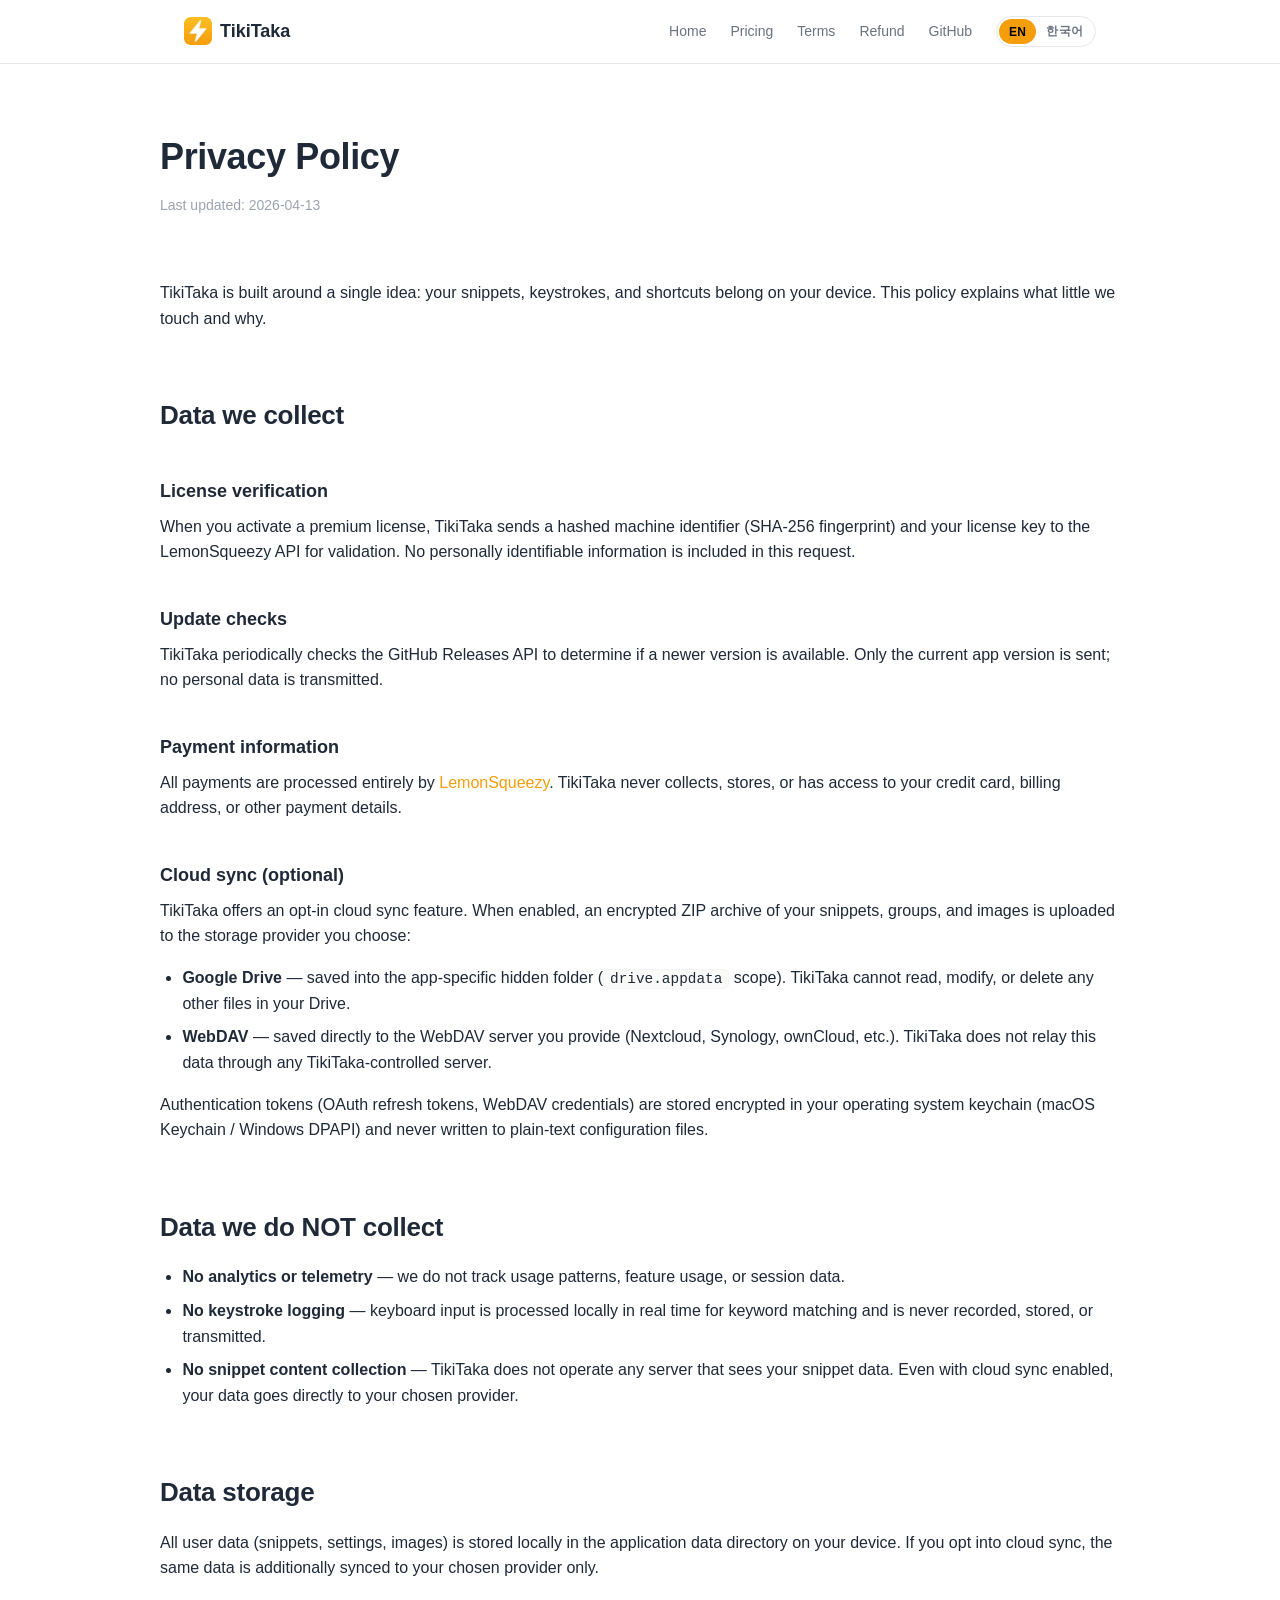
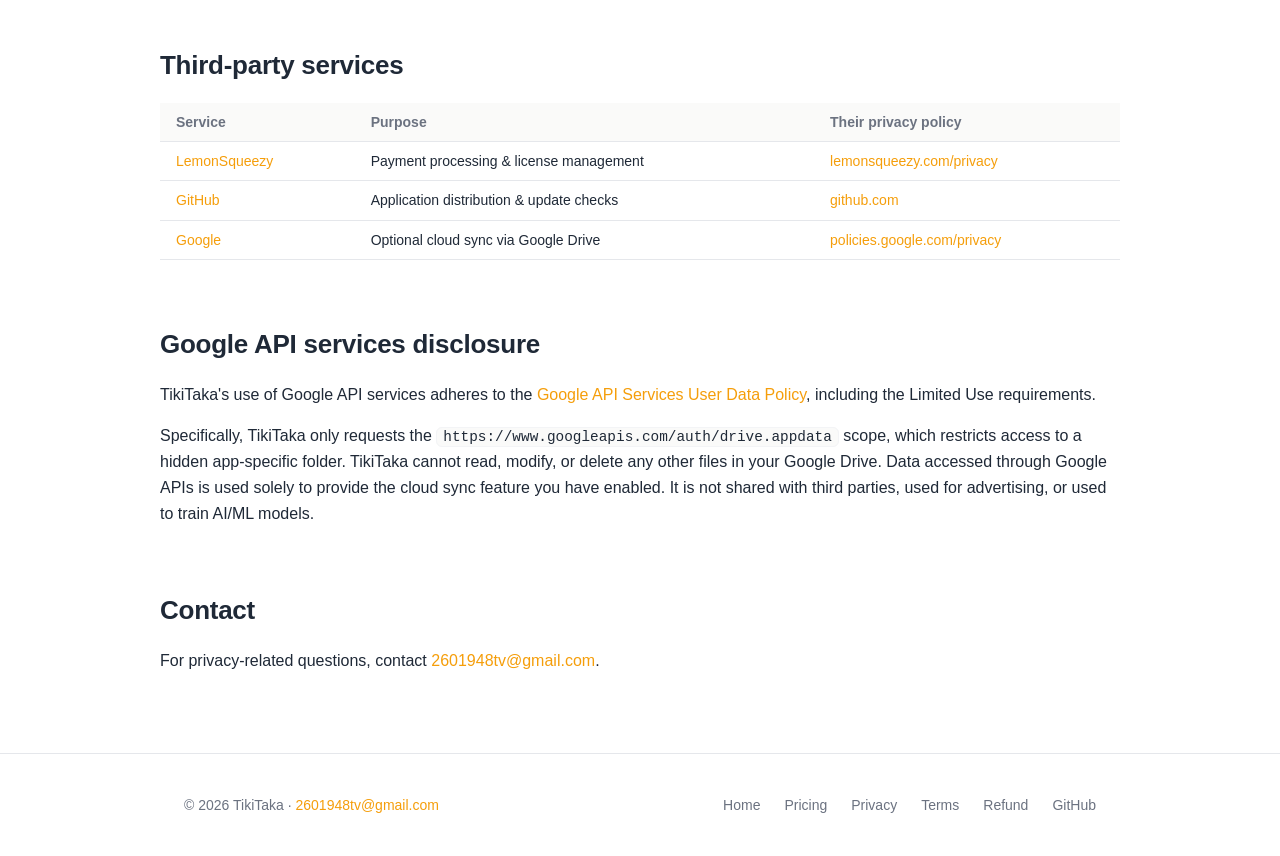
==== privacy.html @ 2147166f "TikiTaka" ====
<!doctype html>
<html lang="en">
<head>
  <meta charset="utf-8">
  <meta name="viewport" content="width=device-width, initial-scale=1, viewport-fit=cover">
  <meta name="theme-color" content="#f59e0b">
  <title>Privacy Policy — TikiTaka</title>
  <meta name="description" content="TikiTaka privacy policy. We collect almost nothing. All snippets stay on your device.">
  <link rel="canonical" href="https://soon83.github.io/tikitaka/privacy.html">
  <link rel="icon" type="image/png" sizes="32x32" href="assets/favicon-32.png">
  <link rel="icon" type="image/png" sizes="16x16" href="assets/favicon-16.png">
  <link rel="apple-touch-icon" sizes="180x180" href="assets/apple-touch-icon.png">
  <link rel="stylesheet" href="assets/style.css">

  <meta property="og:type" content="website">
  <meta property="og:site_name" content="TikiTaka">
  <meta property="og:title" content="Privacy Policy — TikiTaka">
  <meta property="og:description" content="TikiTaka privacy policy. We collect almost nothing. All snippets stay on your device.">
  <meta property="og:image" content="https://soon83.github.io/tikitaka/assets/demo-poster.jpg">
  <meta property="og:url" content="https://soon83.github.io/tikitaka/privacy.html">
  <meta name="twitter:card" content="summary_large_image">
  <meta name="twitter:title" content="Privacy Policy — TikiTaka">
  <meta name="twitter:description" content="TikiTaka privacy policy. We collect almost nothing.">
  <meta name="twitter:image" content="https://soon83.github.io/tikitaka/assets/demo-poster.jpg">
</head>
<body data-lang="en">

<header class="site-header">
  <div class="site-header-inner">
    <a href="index.html" class="brand">
      <img src="assets/logo-256.png" alt="TikiTaka">
      <span>TikiTaka</span>
    </a>
    <nav class="nav-links">
      <a href="index.html">Home</a>
      <a href="index.html#pricing">Pricing</a>
      <a href="terms.html">Terms</a>
      <a href="terms.html#refund-policy">Refund</a>
      <a href="https://github.com/soon83/tikitaka">GitHub</a>
      <div class="lang-toggle" role="group" aria-label="Language">
        <button type="button" data-set-lang="en" aria-pressed="true">EN</button>
        <button type="button" data-set-lang="ko" aria-pressed="false">한국어</button>
      </div>
    </nav>
  </div>
</header>

<main class="container legal" id="top">

  <div lang="en">

  <h1>Privacy Policy</h1>
  <p class="meta">Last updated: 2026-04-13</p>

  <p>
    TikiTaka is built around a single idea: your snippets, keystrokes, and shortcuts
    belong on your device. This policy explains what little we touch and why.
  </p>

  <h2>Data we collect</h2>

  <h3>License verification</h3>
  <p>
    When you activate a premium license, TikiTaka sends a hashed machine identifier
    (SHA-256 fingerprint) and your license key to the LemonSqueezy API for validation.
    No personally identifiable information is included in this request.
  </p>

  <h3>Update checks</h3>
  <p>
    TikiTaka periodically checks the GitHub Releases API to determine if a newer
    version is available. Only the current app version is sent; no personal data is transmitted.
  </p>

  <h3>Payment information</h3>
  <p>
    All payments are processed entirely by
    <a href="https://www.lemonsqueezy.com">LemonSqueezy</a>.
    TikiTaka never collects, stores, or has access to your credit card, billing address,
    or other payment details.
  </p>

  <h3>Cloud sync (optional)</h3>
  <p>
    TikiTaka offers an opt-in cloud sync feature. When enabled, an encrypted ZIP
    archive of your snippets, groups, and images is uploaded to the storage provider
    you choose:
  </p>
  <ul>
    <li>
      <strong>Google Drive</strong> — saved into the app-specific hidden folder
      (<code>drive.appdata</code> scope). TikiTaka cannot read, modify, or delete any
      other files in your Drive.
    </li>
    <li>
      <strong>WebDAV</strong> — saved directly to the WebDAV server you provide
      (Nextcloud, Synology, ownCloud, etc.). TikiTaka does not relay this data through
      any TikiTaka-controlled server.
    </li>
  </ul>
  <p>
    Authentication tokens (OAuth refresh tokens, WebDAV credentials) are stored
    encrypted in your operating system keychain (macOS Keychain / Windows DPAPI) and
    never written to plain-text configuration files.
  </p>

  <h2>Data we do NOT collect</h2>
  <ul>
    <li><strong>No analytics or telemetry</strong> — we do not track usage patterns, feature usage, or session data.</li>
    <li><strong>No keystroke logging</strong> — keyboard input is processed locally in real time for keyword matching and is never recorded, stored, or transmitted.</li>
    <li><strong>No snippet content collection</strong> — TikiTaka does not operate any server that sees your snippet data. Even with cloud sync enabled, your data goes directly to your chosen provider.</li>
  </ul>

  <h2>Data storage</h2>
  <p>
    All user data (snippets, settings, images) is stored locally in the application
    data directory on your device. If you opt into cloud sync, the same data is
    additionally synced to your chosen provider only.
  </p>

  <h2>Third-party services</h2>
  <table>
    <thead>
      <tr><th>Service</th><th>Purpose</th><th>Their privacy policy</th></tr>
    </thead>
    <tbody>
      <tr>
        <td><a href="https://www.lemonsqueezy.com">LemonSqueezy</a></td>
        <td>Payment processing &amp; license management</td>
        <td><a href="https://www.lemonsqueezy.com/privacy">lemonsqueezy.com/privacy</a></td>
      </tr>
      <tr>
        <td><a href="https://github.com">GitHub</a></td>
        <td>Application distribution &amp; update checks</td>
        <td><a href="https://docs.github.com/en/site-policy/privacy-policies/github-general-privacy-statement">github.com</a></td>
      </tr>
      <tr>
        <td><a href="https://www.google.com">Google</a></td>
        <td>Optional cloud sync via Google Drive</td>
        <td><a href="https://policies.google.com/privacy">policies.google.com/privacy</a></td>
      </tr>
    </tbody>
  </table>

  <h2>Google API services disclosure</h2>
  <p>
    TikiTaka's use of Google API services adheres to the
    <a href="https://developers.google.com/terms/api-services-user-data-policy">Google API Services User Data Policy</a>,
    including the Limited Use requirements.
  </p>
  <p>
    Specifically, TikiTaka only requests the
    <code>https://www.googleapis.com/auth/drive.appdata</code> scope, which restricts
    access to a hidden app-specific folder. TikiTaka cannot read, modify, or delete
    any other files in your Google Drive. Data accessed through Google APIs is used
    solely to provide the cloud sync feature you have enabled. It is not shared with
    third parties, used for advertising, or used to train AI/ML models.
  </p>

  <h2>Contact</h2>
  <p>
    For privacy-related questions, contact
    <a href="mailto:2601948tv@gmail.com">2601948tv@gmail.com</a>.
  </p>

  </div>

  <!-- ── Korean ───────────────────────────────────────────── -->
  <div lang="ko">

    <h1>개인정보처리방침</h1>
    <p class="meta">최종 수정: 2026-04-13</p>

    <p>
      TikiTaka 는 한 가지 원칙 위에 만들어졌습니다 — 단축어, 키 입력, 데이터는
      사용자의 기기에 머물러야 한다. 본 방침은 TikiTaka 가 다루는 최소한의 데이터가
      무엇이며 그 이유가 무엇인지 설명합니다.
    </p>

    <h2>수집하는 정보</h2>

    <h3>라이선스 인증</h3>
    <p>
      프리미엄 라이선스 활성화 시, 기기 식별을 위한 해시 값(SHA-256 핑거프린트)과
      라이선스 키를 LemonSqueezy API 로 전송합니다. 개인 식별 정보는 포함되지 않습니다.
    </p>

    <h3>업데이트 확인</h3>
    <p>
      TikiTaka 는 GitHub Releases API 를 주기적으로 호출하여 새 버전 여부를 확인합니다.
      현재 앱 버전만 전송되며, 개인 정보는 전송되지 않습니다.
    </p>

    <h3>결제 정보</h3>
    <p>
      모든 결제는 <a href="https://www.lemonsqueezy.com">LemonSqueezy</a> 를 통해 처리됩니다.
      TikiTaka 는 신용카드, 청구 주소 등 결제 정보를 수집·저장·접근하지 않습니다.
    </p>

    <h3>클라우드 동기화 (선택)</h3>
    <p>
      TikiTaka 는 선택적인 클라우드 동기화 기능을 제공합니다. 활성화하면 단축어, 그룹,
      이미지가 담긴 ZIP 아카이브를 사용자가 선택한 저장소에 업로드합니다:
    </p>
    <ul>
      <li>
        <strong>Google Drive</strong> — <code>drive.appdata</code> scope 의
        앱 전용 숨김 폴더에 저장됩니다. TikiTaka 는 사용자의 다른 Drive 파일에
        접근할 수 없습니다.
      </li>
      <li>
        <strong>WebDAV</strong> — 사용자가 직접 지정한 WebDAV 서버
        (Nextcloud, Synology, ownCloud 등)에 직접 저장됩니다.
        TikiTaka 가 운영하는 중간 서버는 존재하지 않습니다.
      </li>
    </ul>
    <p>
      OAuth refresh token 과 WebDAV 자격증명은 운영체제 키체인
      (macOS Keychain / Windows DPAPI)으로 암호화되어 저장되며, 평문 설정 파일에는
      절대 기록되지 않습니다.
    </p>

    <h2>수집하지 않는 정보</h2>
    <ul>
      <li><strong>분석/텔레메트리 없음</strong> — 사용 패턴, 기능 사용 빈도, 세션 데이터를 추적하지 않습니다.</li>
      <li><strong>키 입력 기록 없음</strong> — 키보드 입력은 키워드 매칭을 위해 로컬에서 실시간 처리되며, 기록·저장·전송되지 않습니다.</li>
      <li><strong>단축어 내용 수집 없음</strong> — TikiTaka 는 단축어 데이터를 받는 자체 서버를 운영하지 않습니다. 클라우드 동기화를 켜더라도 데이터는 사용자가 선택한 저장소로 직접 전송됩니다.</li>
    </ul>

    <h2>데이터 저장</h2>
    <p>
      모든 사용자 데이터(단축어, 설정, 이미지)는 사용자 기기의 앱 데이터 디렉토리에
      로컬 저장됩니다. 클라우드 동기화를 활성화한 경우, 같은 데이터가 사용자가 선택한
      저장소에만 추가로 동기화됩니다.
    </p>

    <h2>제3자 서비스</h2>
    <table>
      <thead>
        <tr><th>서비스</th><th>용도</th><th>개인정보처리방침</th></tr>
      </thead>
      <tbody>
        <tr>
          <td><a href="https://www.lemonsqueezy.com">LemonSqueezy</a></td>
          <td>결제 및 라이선스 관리</td>
          <td><a href="https://www.lemonsqueezy.com/privacy">lemonsqueezy.com/privacy</a></td>
        </tr>
        <tr>
          <td><a href="https://github.com">GitHub</a></td>
          <td>앱 배포 및 업데이트 확인</td>
          <td><a href="https://docs.github.com/en/site-policy/privacy-policies/github-general-privacy-statement">github.com</a></td>
        </tr>
        <tr>
          <td><a href="https://www.google.com">Google</a></td>
          <td>Google Drive 를 통한 선택적 클라우드 동기화</td>
          <td><a href="https://policies.google.com/privacy">policies.google.com/privacy</a></td>
        </tr>
      </tbody>
    </table>

    <h2>Google API 서비스 공개 사항</h2>
    <p>
      TikiTaka 의 Google API 사용은
      <a href="https://developers.google.com/terms/api-services-user-data-policy">Google API Services User Data Policy</a>
      (Limited Use 요건 포함)를 준수합니다.
    </p>
    <p>
      구체적으로 TikiTaka 는 <code>https://www.googleapis.com/auth/drive.appdata</code>
      scope 만 요청하며, 이는 앱 전용 숨김 폴더로 접근을 제한합니다. TikiTaka 는 사용자의
      다른 Google Drive 파일에 대해 읽기·수정·삭제 권한이 없습니다. Google API 를 통해
      접근하는 데이터는 사용자가 활성화한 클라우드 동기화 기능 제공 목적으로만 사용되며,
      제3자와 공유되거나 광고에 사용되거나 AI/ML 모델 학습에 사용되지 않습니다.
    </p>

    <h2>문의</h2>
    <p>
      개인정보 관련 문의:
      <a href="mailto:2601948tv@gmail.com">2601948tv@gmail.com</a>
    </p>
  </div>

</main>

<footer class="site-footer">
  <div class="site-footer-inner">
    <div>© 2026 TikiTaka · <a href="mailto:2601948tv@gmail.com">2601948tv@gmail.com</a></div>
    <div class="footer-links">
      <a href="index.html">Home</a>
      <a href="index.html#pricing">Pricing</a>
      <a href="privacy.html">Privacy</a>
      <a href="terms.html">Terms</a>
      <a href="terms.html#refund-policy">Refund</a>
      <a href="https://github.com/soon83/tikitaka">GitHub</a>
    </div>
  </div>
</footer>

<script src="assets/lang.js"></script>
</body>
</html>
---- assets/style.css ----
/*
 * LightKey 정적 사이트 공용 스타일.
 *
 * 의존성 0 — 외부 폰트 / 프레임워크 없이 시스템 폰트 + CSS 변수만 사용.
 * 다크 모드는 prefers-color-scheme 으로 자동 전환.
 * 모바일 반응형은 단일 미디어 쿼리(680px)로 단순 처리.
 */

:root {
  --color-bg: #ffffff;
  --color-bg-soft: #fafaf9;
  --color-bg-card: #ffffff;
  --color-text: #1f2937;
  --color-text-muted: #6b7280;
  --color-text-dim: #9ca3af;
  --color-border: #e5e7eb;
  --color-border-soft: #f3f4f6;
  --color-accent: #f59e0b;
  --color-accent-hover: #d97706;
  --color-accent-soft: #fef3c7;
  --color-shadow: rgba(15, 23, 42, 0.06);
  --color-shadow-strong: rgba(15, 23, 42, 0.12);
  --radius-sm: 6px;
  --radius-md: 10px;
  --radius-lg: 16px;
  --radius-xl: 24px;
  --max-width: 960px;
  --space-xs: 4px;
  --space-sm: 8px;
  --space-md: 16px;
  --space-lg: 24px;
  --space-xl: 40px;
  --space-2xl: 64px;
  --space-3xl: 96px;
}

@media (prefers-color-scheme: dark) {
  :root {
    --color-bg: #0f172a;
    --color-bg-soft: #0b1120;
    --color-bg-card: #1e293b;
    --color-text: #f1f5f9;
    --color-text-muted: #94a3b8;
    --color-text-dim: #64748b;
    --color-border: #1e293b;
    --color-border-soft: #1a2333;
    --color-accent: #fbbf24;
    --color-accent-hover: #f59e0b;
    --color-accent-soft: rgba(251, 191, 36, 0.12);
    --color-shadow: rgba(0, 0, 0, 0.3);
    --color-shadow-strong: rgba(0, 0, 0, 0.5);
  }
}

* { box-sizing: border-box; }

html {
  -webkit-text-size-adjust: 100%;
  scroll-behavior: smooth;
}

body {
  margin: 0;
  font-family: -apple-system, BlinkMacSystemFont, "Segoe UI", "Apple SD Gothic Neo",
    "Malgun Gothic", Roboto, "Helvetica Neue", sans-serif;
  font-size: 16px;
  line-height: 1.6;
  color: var(--color-text);
  background: var(--color-bg);
  -webkit-font-smoothing: antialiased;
  text-rendering: optimizeLegibility;
}

img { max-width: 100%; height: auto; display: block; }

a {
  color: var(--color-accent);
  text-decoration: none;
  transition: color 0.15s ease;
}
a:hover { color: var(--color-accent-hover); }

code {
  font-family: ui-monospace, SFMono-Regular, "SF Mono", Menlo, Consolas, monospace;
  background: var(--color-bg-soft);
  border: 1px solid var(--color-border-soft);
  border-radius: var(--radius-sm);
  padding: 1px 6px;
  font-size: 0.9em;
}

/* ── Header / Nav ───────────────────────────────────────────────── */

.site-header {
  position: sticky;
  top: 0;
  z-index: 10;
  background: rgba(255, 255, 255, 0.85);
  backdrop-filter: saturate(180%) blur(12px);
  -webkit-backdrop-filter: saturate(180%) blur(12px);
  border-bottom: 1px solid var(--color-border);
}

@media (prefers-color-scheme: dark) {
  .site-header {
    background: rgba(15, 23, 42, 0.85);
  }
}

.site-header-inner {
  max-width: var(--max-width);
  margin: 0 auto;
  padding: var(--space-md) var(--space-lg);
  display: flex;
  align-items: center;
  justify-content: space-between;
  gap: var(--space-md);
}

.brand {
  display: inline-flex;
  align-items: center;
  gap: var(--space-sm);
  font-weight: 700;
  font-size: 18px;
  color: var(--color-text);
}

.brand img {
  width: 28px;
  height: 28px;
  border-radius: 6px;
}

.nav-links {
  display: flex;
  align-items: center;
  gap: var(--space-lg);
  font-size: 14px;
}

.nav-links a {
  color: var(--color-text-muted);
  font-weight: 500;
}

.nav-links a:hover {
  color: var(--color-accent);
}

/* ── Language toggle ─────────────────────────────────────────── */

.lang-toggle {
  display: inline-flex;
  border: 1px solid var(--color-border);
  border-radius: 999px;
  padding: 2px;
  background: var(--color-bg-card);
}

.lang-toggle button {
  appearance: none;
  background: transparent;
  border: 0;
  color: var(--color-text-muted);
  font-size: 12px;
  font-weight: 600;
  letter-spacing: 0.02em;
  padding: 4px 10px;
  border-radius: 999px;
  cursor: pointer;
  transition: all 0.15s ease;
  font-family: inherit;
}

.lang-toggle button:hover {
  color: var(--color-text);
}

.lang-toggle button.is-active {
  background: var(--color-accent);
  color: #000;
}

/* 비활성 언어 섹션 자동 숨김 */
body[data-lang="en"] [lang="ko"] { display: none; }
body[data-lang="ko"] [lang="en"] { display: none; }

/* ── Container ──────────────────────────────────────────────────── */

/*
 * 주의: section.container 처럼 두 클래스가 같은 element 에 붙으면 padding 충돌이 난다.
 * section 은 vertical, container 는 horizontal 만 다루도록 longhand 로 분리해 두 규칙이
 * 서로의 값을 덮지 않게 한다.
 */
.container {
  max-width: var(--max-width);
  margin: 0 auto;
  padding-left: var(--space-lg);
  padding-right: var(--space-lg);
}

main {
  padding-bottom: var(--space-3xl);
}

/* ── Hero ───────────────────────────────────────────────────────── */

.hero {
  text-align: center;
  padding: var(--space-3xl) var(--space-lg) var(--space-2xl);
}

.hero-logo {
  width: 96px;
  height: 96px;
  margin: 0 auto var(--space-lg);
  border-radius: 22px;
  box-shadow:
    0 4px 12px var(--color-shadow),
    0 16px 40px var(--color-shadow-strong);
}

.hero-title {
  font-size: 48px;
  font-weight: 800;
  letter-spacing: -0.02em;
  line-height: 1.1;
  margin: 0 0 var(--space-md);
}

.hero-subtitle {
  font-size: 20px;
  color: var(--color-text-muted);
  max-width: 640px;
  margin: 0 auto var(--space-xl);
  line-height: 1.5;
}

.cta-row {
  display: flex;
  gap: var(--space-md);
  justify-content: center;
  flex-wrap: wrap;
}

.btn {
  display: inline-flex;
  align-items: center;
  gap: var(--space-sm);
  padding: 12px 24px;
  border-radius: var(--radius-md);
  font-weight: 600;
  font-size: 15px;
  border: 1.5px solid transparent;
  cursor: pointer;
  transition: all 0.15s ease;
  text-decoration: none;
}

.btn-primary {
  background: var(--color-accent);
  color: #000;
  border-color: var(--color-accent);
}

.btn-primary:hover {
  background: var(--color-accent-hover);
  border-color: var(--color-accent-hover);
  color: #000;
  transform: translateY(-1px);
}

/*
 * Secondary (outline) 버튼 — 기본 `--color-border` 는 카드/hero 배경과 같은 계열이라
 * 다크 모드에서 테두리가 사라져 텍스트만 붕 떠 보인다. text 색 (밝은 흰색 / 다크 텍스트)
 * 으로 올려 버튼 형태가 어떤 배경 위에서든 명확하게 드러나도록 한다. 호버 시엔 accent.
 */
.btn-secondary {
  background: transparent;
  color: var(--color-text);
  border-color: var(--color-text);
}

.btn-secondary:hover {
  border-color: var(--color-accent);
  color: var(--color-accent);
}

.btn-mac {
  background: #333;
  color: #fff;
  border-color: #333;
}
.btn-mac:hover {
  background: #555;
  border-color: #555;
  color: #fff;
  transform: translateY(-1px);
}
.btn-mac-disabled {
  opacity: 0.5;
  cursor: default;
}
.btn-mac-disabled:hover {
  background: #333;
  border-color: #333;
  transform: none;
}

.btn-win {
  background: #0078d4;
  color: #fff;
  border-color: #0078d4;
}
.btn-win:hover {
  background: #1a8ae8;
  border-color: #1a8ae8;
  color: #fff;
  transform: translateY(-1px);
}

/* ── Section ────────────────────────────────────────────────────── */

section {
  padding-top: var(--space-3xl);
  padding-bottom: var(--space-3xl);
}

/* 짝수 섹션은 살짝 어두운 배경으로 시각적 분리 */
section.alt-bg {
  background: var(--color-bg-soft);
  border-top: 1px solid var(--color-border-soft);
  border-bottom: 1px solid var(--color-border-soft);
}

.section-title {
  font-size: 34px;
  font-weight: 800;
  letter-spacing: -0.02em;
  margin: 0 0 var(--space-md);
  text-align: center;
}

.section-subtitle {
  font-size: 24px;
  font-weight: 700;
  letter-spacing: -0.01em;
  margin: var(--space-xl) 0 var(--space-sm);
  text-align: center;
}

.section-lead {
  font-size: 18px;
  color: var(--color-text-muted);
  text-align: center;
  max-width: 680px;
  margin: 0 auto var(--space-2xl);
  line-height: 1.6;
}

/* ── Features grid ──────────────────────────────────────────────── */

.features {
  display: grid;
  grid-template-columns: repeat(2, 1fr);
  gap: var(--space-lg);
}

.feature-card {
  background: var(--color-bg-card);
  border: 1px solid var(--color-border);
  border-radius: var(--radius-lg);
  padding: var(--space-xl);
  transition: transform 0.15s ease, border-color 0.15s ease;
}

.feature-card:hover {
  transform: translateY(-2px);
  border-color: var(--color-accent);
}

.feature-icon {
  width: 40px;
  height: 40px;
  border-radius: var(--radius-md);
  background: var(--color-accent-soft);
  color: var(--color-accent);
  display: flex;
  align-items: center;
  justify-content: center;
  margin-bottom: var(--space-md);
  font-size: 20px;
}

.feature-title {
  font-size: 18px;
  font-weight: 700;
  margin: 0 0 var(--space-sm);
}

.feature-desc {
  font-size: 15px;
  color: var(--color-text-muted);
  margin: 0;
  line-height: 1.6;
}

/* ── Screenshots ────────────────────────────────────────────────── */

.screenshot-block {
  margin-bottom: var(--space-2xl);
}

.screenshot-heading {
  font-size: 22px;
  font-weight: 700;
  margin: 0 0 var(--space-sm);
  text-align: center;
}

.screenshot-caption {
  font-size: 15px;
  color: var(--color-text-muted);
  text-align: center;
  margin: 0 0 var(--space-lg);
}

.screenshot-frame {
  max-width: 720px;
  margin: 0 auto;
}

.screenshot-frame img {
  width: 100%;
  border-radius: var(--radius-md);
  border: 1px solid var(--color-border);
  box-shadow: 0 8px 24px var(--color-shadow);
  image-rendering: -webkit-optimize-contrast;
}

/* ── Sync providers ─────────────────────────────────────────── */

.sync-providers {
  display: grid;
  grid-template-columns: 1fr 1fr;
  gap: var(--space-lg);
  max-width: 720px;
  margin: 0 auto;
}

.sync-provider {
  background: var(--color-bg-card);
  border: 1px solid var(--color-border);
  border-radius: var(--radius-lg);
  padding: var(--space-xl);
  text-align: center;
  transition: border-color 0.15s ease, transform 0.15s ease;
}

.sync-provider:hover {
  border-color: var(--color-accent);
  transform: translateY(-2px);
}

.sync-provider-logo {
  width: 56px;
  height: 56px;
  border-radius: var(--radius-md);
  background: var(--color-accent-soft);
  color: var(--color-accent);
  display: inline-flex;
  align-items: center;
  justify-content: center;
  font-size: 28px;
  margin-bottom: var(--space-md);
}

.sync-provider h3 {
  font-size: 18px;
  font-weight: 700;
  margin: 0 0 var(--space-sm);
}

.sync-provider p {
  font-size: 14px;
  color: var(--color-text-muted);
  margin: 0;
  line-height: 1.6;
}

.sync-note {
  text-align: center;
  margin-top: var(--space-xl);
  font-size: 14px;
  color: var(--color-text-muted);
}

/* ── How it works steps ─────────────────────────────────────── */

.steps {
  display: grid;
  grid-template-columns: repeat(3, 1fr);
  gap: var(--space-lg);
  counter-reset: step;
}

.step {
  text-align: center;
  padding: var(--space-lg);
}

.step-number {
  display: inline-flex;
  align-items: center;
  justify-content: center;
  width: 40px;
  height: 40px;
  border-radius: 50%;
  background: var(--color-accent-soft);
  color: var(--color-accent);
  font-weight: 800;
  font-size: 18px;
  margin-bottom: var(--space-md);
}

.step-title {
  font-size: 17px;
  font-weight: 700;
  margin: 0 0 var(--space-sm);
}

.step-desc {
  font-size: 14px;
  color: var(--color-text-muted);
  margin: 0;
  line-height: 1.6;
}

/* ── Use cases pill list ────────────────────────────────────── */

.use-cases {
  display: grid;
  grid-template-columns: repeat(2, 1fr);
  gap: var(--space-md);
}

.use-case {
  display: flex;
  align-items: flex-start;
  gap: var(--space-md);
  padding: var(--space-md) var(--space-lg);
  background: var(--color-bg-soft);
  border-radius: var(--radius-md);
  border: 1px solid var(--color-border-soft);
}

.use-case-icon {
  font-size: 24px;
  flex-shrink: 0;
  line-height: 1;
}

.use-case-text strong { display: block; font-weight: 700; margin-bottom: 2px; }
.use-case-text span { font-size: 14px; color: var(--color-text-muted); }

/* ── Principles compact list ────────────────────────────────── */

.principles {
  display: grid;
  grid-template-columns: repeat(2, 1fr);
  gap: var(--space-md);
  max-width: 720px;
  margin: 0 auto;
}

.principle {
  display: flex;
  align-items: center;
  gap: var(--space-md);
  padding: var(--space-md) var(--space-lg);
}

.principle-check {
  width: 20px;
  height: 20px;
  border-radius: 50%;
  background: var(--color-accent);
  color: #000;
  font-weight: 800;
  display: inline-flex;
  align-items: center;
  justify-content: center;
  flex-shrink: 0;
  font-size: 13px;
}

.principle-text { font-size: 15px; }
.principle-text strong { font-weight: 700; }
.principle-text span { color: var(--color-text-muted); }

/* ── Pricing ────────────────────────────────────────────────── */

.pricing-grid {
  display: grid;
  grid-template-columns: 1fr 1fr;
  gap: var(--space-lg);
  max-width: 760px;
  margin: 0 auto;
}

.pricing-card {
  background: var(--color-bg-card);
  border: 1px solid var(--color-border);
  border-radius: var(--radius-lg);
  padding: var(--space-xl);
  display: flex;
  flex-direction: column;
  transition: transform 0.15s ease, border-color 0.15s ease;
}

.pricing-card:hover {
  transform: translateY(-2px);
  border-color: var(--color-accent);
}

.pricing-card-highlight {
  border-color: var(--color-accent);
  box-shadow: 0 12px 32px var(--color-shadow);
  position: relative;
}

.pricing-card-highlight::before {
  content: 'Best value';
  position: absolute;
  top: -12px;
  right: var(--space-lg);
  background: var(--color-accent);
  color: #000;
  font-size: 12px;
  font-weight: 700;
  padding: 4px var(--space-sm);
  border-radius: var(--radius-sm);
  letter-spacing: 0.02em;
}

.pricing-tier {
  font-size: 20px;
  font-weight: 800;
  margin: 0 0 var(--space-sm);
}

.pricing-amount {
  font-size: 42px;
  font-weight: 800;
  letter-spacing: -0.02em;
  margin-bottom: var(--space-sm);
  line-height: 1;
}

.pricing-once {
  font-size: 15px;
  font-weight: 500;
  color: var(--color-text-muted);
  margin-left: var(--space-xs);
}

.pricing-features {
  list-style: none;
  padding: 0;
  margin: var(--space-lg) 0;
  flex: 1;
}

.pricing-features li {
  font-size: 15px;
  padding: var(--space-xs) 0;
  color: var(--color-text);
  display: flex;
  align-items: flex-start;
  gap: var(--space-sm);
}

.pricing-features li::before {
  content: '✓';
  color: var(--color-accent);
  font-weight: 800;
  flex-shrink: 0;
}

.pricing-note {
  font-size: 13px;
  color: var(--color-text-muted);
  margin: var(--space-md) 0 0;
  text-align: center;
  line-height: 1.5;
}

.pricing-card .btn {
  width: 100%;
  text-align: center;
  justify-content: center;
}

/* ── Demo video ─────────────────────────────────────────────── */

.demo-video {
  max-width: 960px;
  margin: 0 auto;
  border-radius: var(--radius-lg);
  overflow: hidden;
  background: var(--color-bg-soft);
  box-shadow: 0 10px 30px rgba(0, 0, 0, 0.25);
}

.demo-video video {
  display: block;
  width: 100%;
  height: auto;
  aspect-ratio: 16 / 9;
  background: #000;
}

/* ── What you get (product details for KYB review) ──────────── */

.product-details {
  max-width: 760px;
  margin: 0 auto;
  display: grid;
  grid-template-columns: repeat(2, 1fr);
  gap: var(--space-md);
}

.product-detail {
  background: var(--color-bg-card);
  border: 1px solid var(--color-border-soft);
  border-radius: var(--radius-md);
  padding: var(--space-md) var(--space-lg);
}

.product-detail-label {
  font-size: 12px;
  font-weight: 700;
  text-transform: uppercase;
  letter-spacing: 0.06em;
  color: var(--color-text-muted);
  margin-bottom: var(--space-xs);
}

.product-detail-value {
  font-size: 15px;
  color: var(--color-text);
  line-height: 1.5;
}

/* ── Legal page (privacy / terms) ───────────────────────────────── */

.legal {
  padding: var(--space-2xl) 0;
}

.legal h1 {
  font-size: 36px;
  font-weight: 800;
  margin: 0 0 var(--space-sm);
  letter-spacing: -0.01em;
}

.legal .meta {
  font-size: 14px;
  color: var(--color-text-dim);
  margin: 0 0 var(--space-2xl);
}

.legal h2 {
  font-size: 26px;
  font-weight: 700;
  margin: var(--space-2xl) 0 var(--space-md);
  letter-spacing: -0.01em;
}

.legal h3 {
  font-size: 18px;
  font-weight: 600;
  margin: var(--space-xl) 0 var(--space-sm);
}

.legal p {
  margin: 0 0 var(--space-md);
  color: var(--color-text);
}

.legal ul {
  margin: 0 0 var(--space-md);
  padding-left: 1.4em;
}

.legal li { margin-bottom: var(--space-sm); }

.legal table {
  width: 100%;
  border-collapse: collapse;
  margin: var(--space-md) 0 var(--space-xl);
  font-size: 14px;
}

.legal th, .legal td {
  text-align: left;
  padding: var(--space-sm) var(--space-md);
  border-bottom: 1px solid var(--color-border);
}

.legal th {
  font-weight: 600;
  color: var(--color-text-muted);
  background: var(--color-bg-soft);
}

.lang-jump {
  display: inline-block;
  padding: 6px 14px;
  background: var(--color-accent-soft);
  border-radius: 999px;
  font-size: 13px;
  font-weight: 500;
  margin-bottom: var(--space-xl);
}

.lang-divider {
  height: 1px;
  background: var(--color-border);
  margin: var(--space-3xl) 0 var(--space-2xl);
  border: 0;
}

/* ── Footer ─────────────────────────────────────────────────────── */

.site-footer {
  border-top: 1px solid var(--color-border);
  padding: var(--space-xl) 0;
  font-size: 14px;
  color: var(--color-text-muted);
}

.site-footer-inner {
  max-width: var(--max-width);
  margin: 0 auto;
  padding: 0 var(--space-lg);
  display: flex;
  flex-wrap: wrap;
  justify-content: space-between;
  align-items: center;
  gap: var(--space-md);
}

.footer-links {
  display: flex;
  gap: var(--space-lg);
}

.footer-links a {
  color: var(--color-text-muted);
}

/* ── Mobile ─────────────────────────────────────────────────────── */

@media (max-width: 680px) {
  .hero { padding: var(--space-2xl) var(--space-md) var(--space-xl); }
  .hero-title { font-size: 36px; }
  .hero-subtitle { font-size: 17px; }
  .section-title { font-size: 28px; }
  .features { grid-template-columns: 1fr; }
  .steps { grid-template-columns: 1fr; }
  .use-cases { grid-template-columns: 1fr; }
  .principles { grid-template-columns: 1fr; }
  .sync-providers { grid-template-columns: 1fr; }
  .pricing-grid { grid-template-columns: 1fr; }
  .product-details { grid-template-columns: 1fr; }
  .nav-links { gap: var(--space-md); font-size: 13px; }
  .legal h1 { font-size: 28px; }
  .legal h2 { font-size: 22px; }
  section { padding-top: var(--space-2xl); padding-bottom: var(--space-2xl); }
}
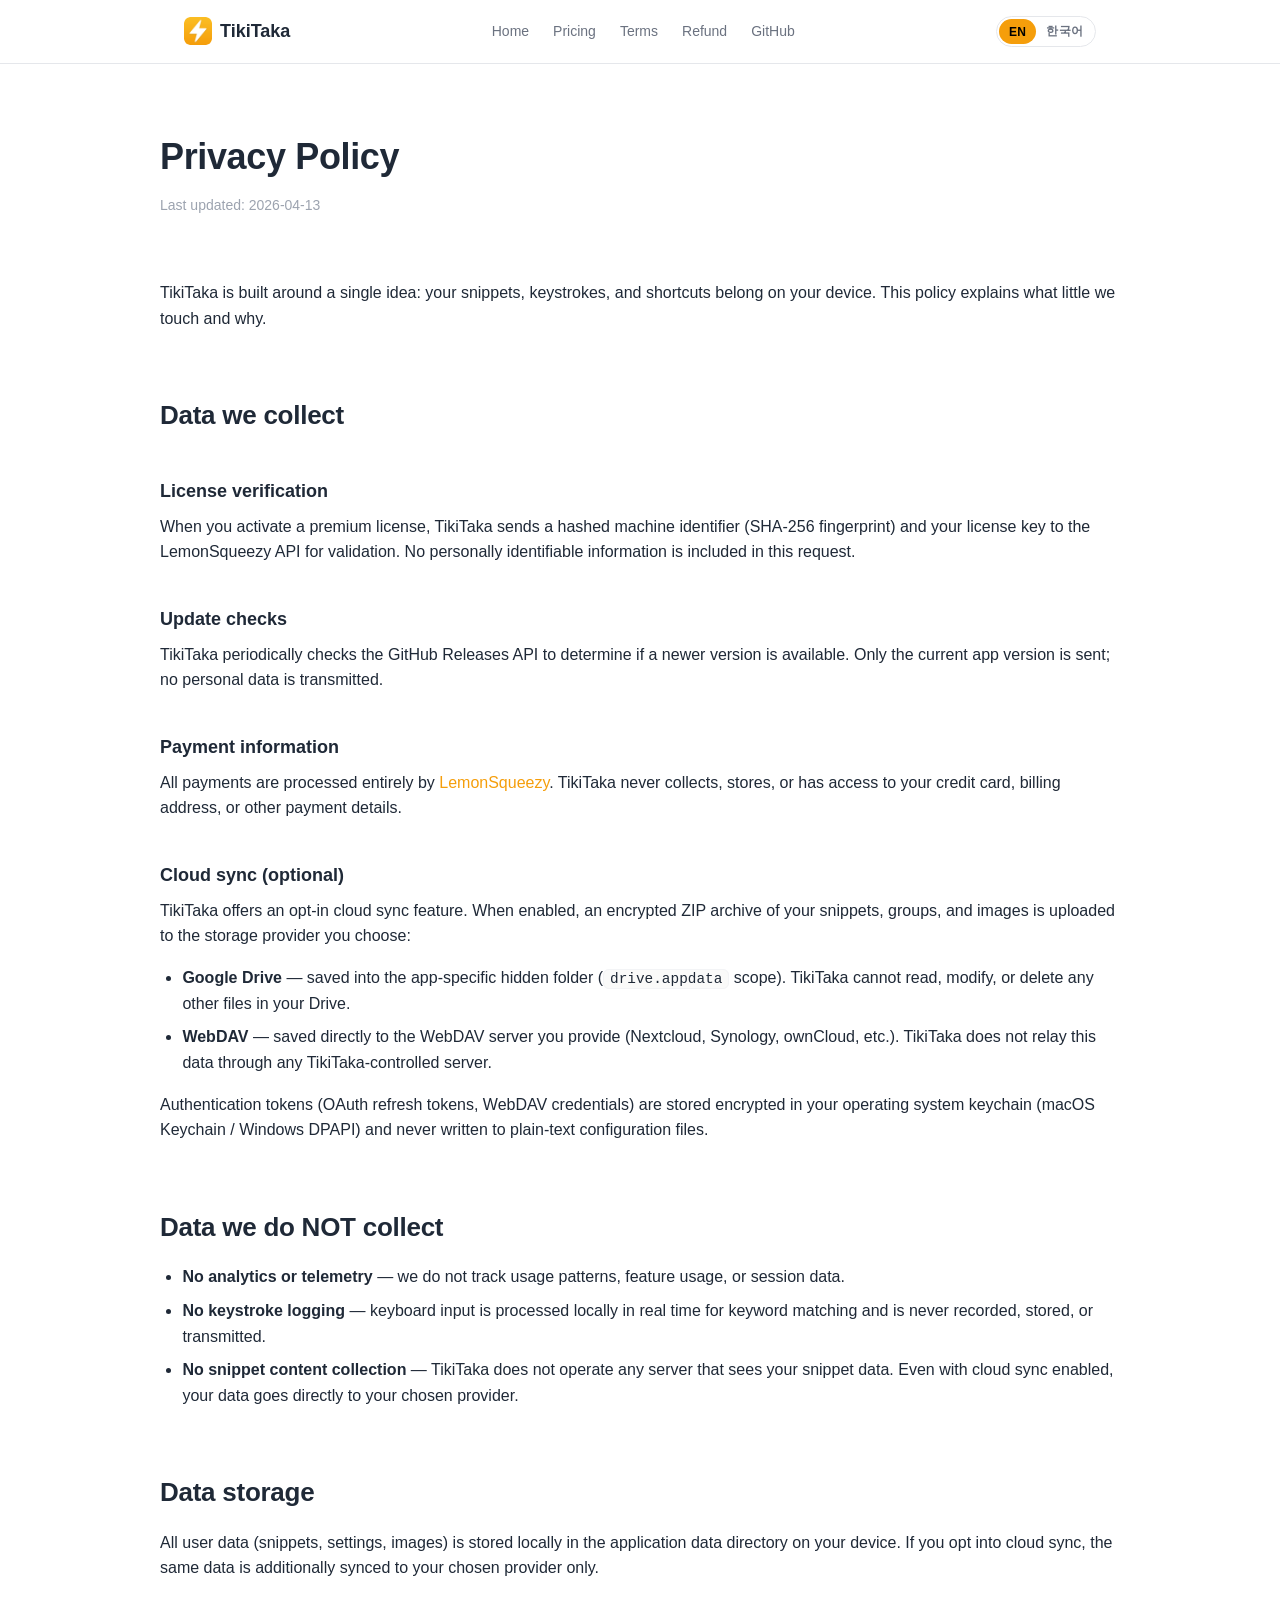
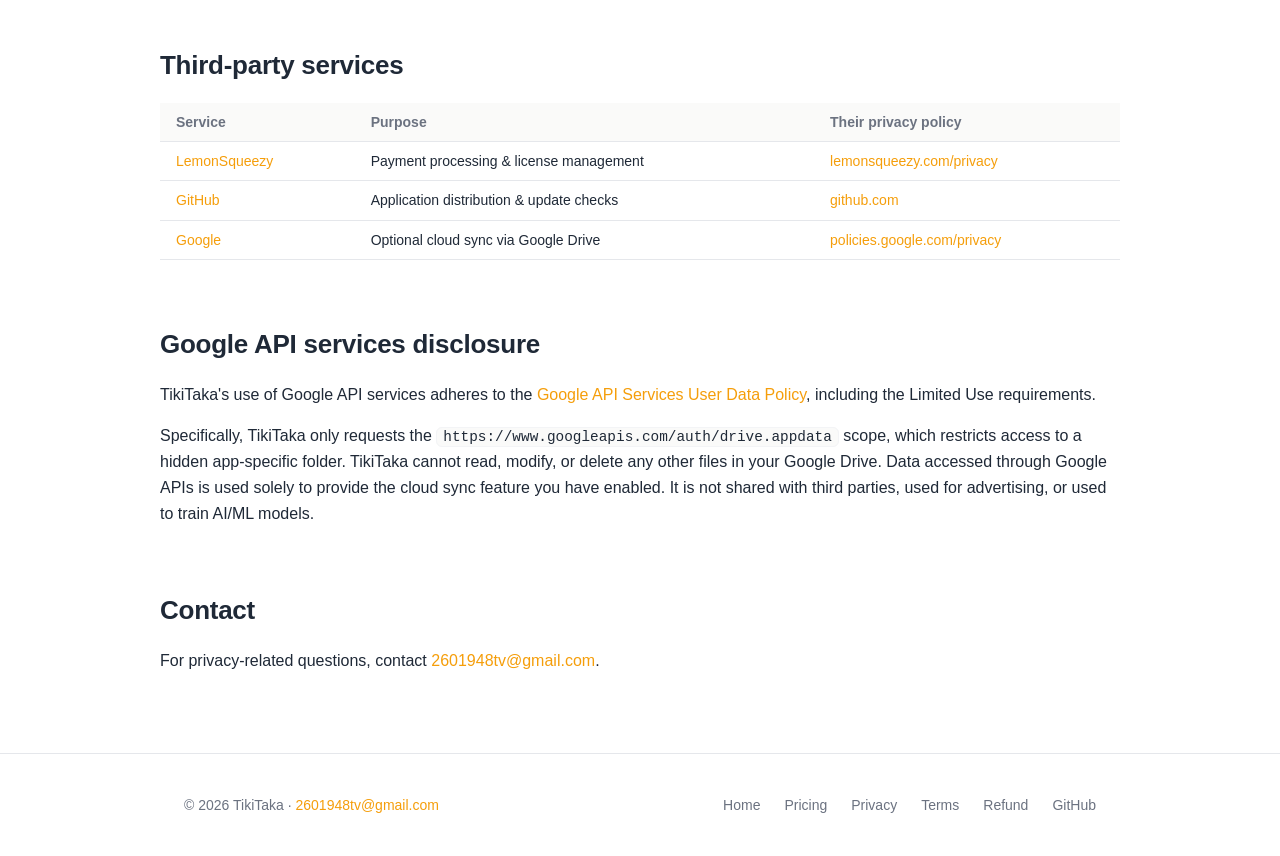
==== commit 233c8e54: "Add mobile nav drawer (right-side slide-out) - Hamburger button appears at <=680px, shown beside lan" ====
--- a/privacy.html
+++ b/privacy.html
@@ -6,7 +6,7 @@
   <meta name="theme-color" content="#f59e0b">
   <title>Privacy Policy — TikiTaka</title>
   <meta name="description" content="TikiTaka privacy policy. We collect almost nothing. All snippets stay on your device.">
-  <link rel="canonical" href="https://soon83.github.io/tikitaka/privacy.html">
+  <link rel="canonical" href="https://tiki-taka.work/privacy.html">
   <link rel="icon" type="image/png" sizes="32x32" href="assets/favicon-32.png">
   <link rel="icon" type="image/png" sizes="16x16" href="assets/favicon-16.png">
   <link rel="apple-touch-icon" sizes="180x180" href="assets/apple-touch-icon.png">
@@ -16,12 +16,12 @@
   <meta property="og:site_name" content="TikiTaka">
   <meta property="og:title" content="Privacy Policy — TikiTaka">
   <meta property="og:description" content="TikiTaka privacy policy. We collect almost nothing. All snippets stay on your device.">
-  <meta property="og:image" content="https://soon83.github.io/tikitaka/assets/demo-poster.jpg">
-  <meta property="og:url" content="https://soon83.github.io/tikitaka/privacy.html">
+  <meta property="og:image" content="https://tiki-taka.work/assets/demo-poster.jpg">
+  <meta property="og:url" content="https://tiki-taka.work/privacy.html">
   <meta name="twitter:card" content="summary_large_image">
   <meta name="twitter:title" content="Privacy Policy — TikiTaka">
   <meta name="twitter:description" content="TikiTaka privacy policy. We collect almost nothing.">
-  <meta name="twitter:image" content="https://soon83.github.io/tikitaka/assets/demo-poster.jpg">
+  <meta name="twitter:image" content="https://tiki-taka.work/assets/demo-poster.jpg">
 </head>
 <body data-lang="en">
 
@@ -31,19 +31,25 @@
       <img src="assets/logo-256.png" alt="TikiTaka">
       <span>TikiTaka</span>
     </a>
-    <nav class="nav-links">
+    <nav class="nav-links" id="nav-menu">
       <a href="index.html">Home</a>
       <a href="index.html#pricing">Pricing</a>
       <a href="terms.html">Terms</a>
       <a href="terms.html#refund-policy">Refund</a>
       <a href="https://github.com/soon83/tikitaka">GitHub</a>
+    </nav>
+    <div class="header-right">
       <div class="lang-toggle" role="group" aria-label="Language">
         <button type="button" data-set-lang="en" aria-pressed="true">EN</button>
         <button type="button" data-set-lang="ko" aria-pressed="false">한국어</button>
       </div>
-    </nav>
+      <button type="button" class="nav-toggle" aria-label="메뉴 열기" aria-controls="nav-menu" aria-expanded="false">
+        <span></span><span></span><span></span>
+      </button>
+    </div>
   </div>
 </header>
+<div class="nav-backdrop" aria-hidden="true"></div>
 
 <main class="container legal" id="top">
 
@@ -296,5 +302,6 @@
 </footer>
 
 <script src="assets/lang.js"></script>
+<script src="assets/nav.js"></script>
 </body>
 </html>
--- a/assets/style.css
+++ b/assets/style.css
@@ -1,5 +1,5 @@
 /*
- * LightKey 정적 사이트 공용 스타일.
+ * TikiTaka 정적 사이트 공용 스타일.
  *
  * 의존성 0 — 외부 폰트 / 프레임워크 없이 시스템 폰트 + CSS 변수만 사용.
  * 다크 모드는 prefers-color-scheme 으로 자동 전환.
@@ -94,7 +94,8 @@
 .site-header {
   position: sticky;
   top: 0;
-  z-index: 10;
+  /* 드로어(z-index 20) / 백드롭(15) 위에 있어야 햄버거 X 버튼이 항상 조작 가능 */
+  z-index: 30;
   background: rgba(255, 255, 255, 0.85);
   backdrop-filter: saturate(180%) blur(12px);
   -webkit-backdrop-filter: saturate(180%) blur(12px);
@@ -146,6 +147,71 @@
 
 .nav-links a:hover {
   color: var(--color-accent);
+}
+
+/* ── Header right cluster (lang toggle + hamburger) ─────────── */
+
+.header-right {
+  display: flex;
+  align-items: center;
+  gap: var(--space-md);
+}
+
+/* ── Hamburger button (모바일에서만 보임) ──────────────────── */
+
+.nav-toggle {
+  display: none;
+  position: relative;
+  appearance: none;
+  background: transparent;
+  border: 0;
+  width: 40px;
+  height: 40px;
+  padding: 0;
+  cursor: pointer;
+  flex-direction: column;
+  justify-content: center;
+  align-items: center;
+  gap: 5px;
+  border-radius: var(--radius-md);
+  transition: background 0.15s ease;
+  font-family: inherit;
+}
+
+.nav-toggle:hover {
+  background: var(--color-bg-soft);
+}
+
+.nav-toggle span {
+  display: block;
+  width: 20px;
+  height: 2px;
+  background: var(--color-text);
+  border-radius: 2px;
+  transform-origin: center;
+  transition: transform 0.25s ease, opacity 0.2s ease;
+}
+
+/* 열린 상태에서 가운데 막대는 사라지고 위/아래가 X 로 회전 */
+body.nav-open .nav-toggle span:nth-child(1) { transform: translateY(7px) rotate(45deg); }
+body.nav-open .nav-toggle span:nth-child(2) { opacity: 0; }
+body.nav-open .nav-toggle span:nth-child(3) { transform: translateY(-7px) rotate(-45deg); }
+
+/* ── Nav drawer backdrop ────────────────────────────────────── */
+
+.nav-backdrop {
+  position: fixed;
+  inset: 0;
+  background: rgba(0, 0, 0, 0.45);
+  opacity: 0;
+  pointer-events: none;
+  transition: opacity 0.25s ease;
+  z-index: 15;
+}
+
+body.nav-open .nav-backdrop {
+  opacity: 1;
+  pointer-events: auto;
 }
 
 /* ── Language toggle ─────────────────────────────────────────── */
@@ -876,8 +942,51 @@
   .sync-providers { grid-template-columns: 1fr; }
   .pricing-grid { grid-template-columns: 1fr; }
   .product-details { grid-template-columns: 1fr; }
-  .nav-links { gap: var(--space-md); font-size: 13px; }
   .legal h1 { font-size: 28px; }
   .legal h2 { font-size: 22px; }
   section { padding-top: var(--space-2xl); padding-bottom: var(--space-2xl); }
-}
+
+  /* ── Mobile nav drawer ─────────────────────────────────────── */
+
+  .nav-toggle { display: inline-flex; }
+
+  .nav-links {
+    position: fixed;
+    top: 0;
+    right: 0;
+    bottom: 0;
+    width: min(280px, 78vw);
+    flex-direction: column;
+    align-items: stretch;
+    gap: 0;
+    /* 상단은 sticky 헤더(약 60px) 높이만큼 비워 링크가 헤더 뒤로 들어가지 않도록 */
+    padding: 76px var(--space-lg) var(--space-lg);
+    font-size: 16px;
+    background: var(--color-bg);
+    border-left: 1px solid var(--color-border);
+    box-shadow: -10px 0 30px var(--color-shadow-strong);
+    transform: translateX(100%);
+    transition: transform 0.3s ease;
+    z-index: 20;
+    overscroll-behavior: contain;
+  }
+
+  body.nav-open .nav-links {
+    transform: translateX(0);
+  }
+
+  .nav-links a {
+    padding: var(--space-md) 0;
+    border-bottom: 1px solid var(--color-border-soft);
+    color: var(--color-text);
+    font-weight: 500;
+    font-size: 15px;
+  }
+
+  .nav-links a:last-child {
+    border-bottom: 0;
+  }
+
+  /* 드로어 열린 동안 body 스크롤 잠금 */
+  body.nav-open { overflow: hidden; }
+}
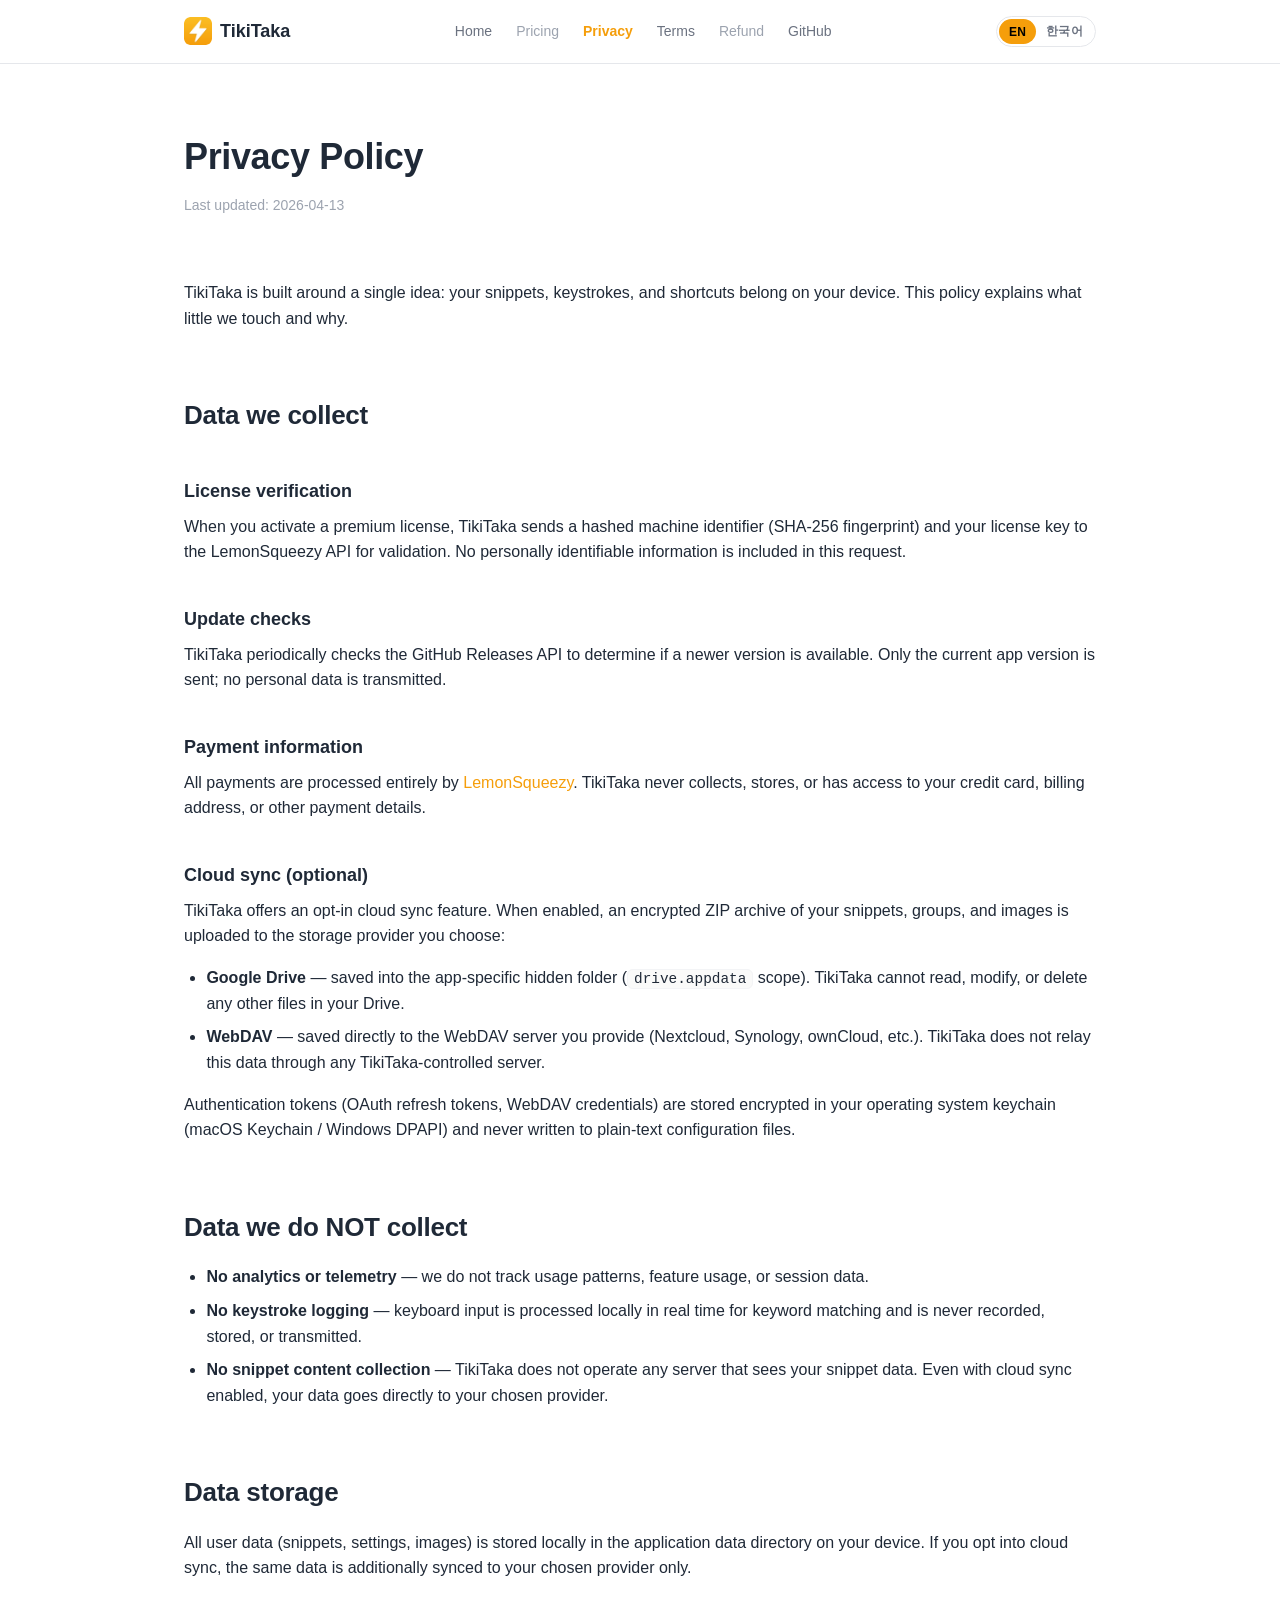
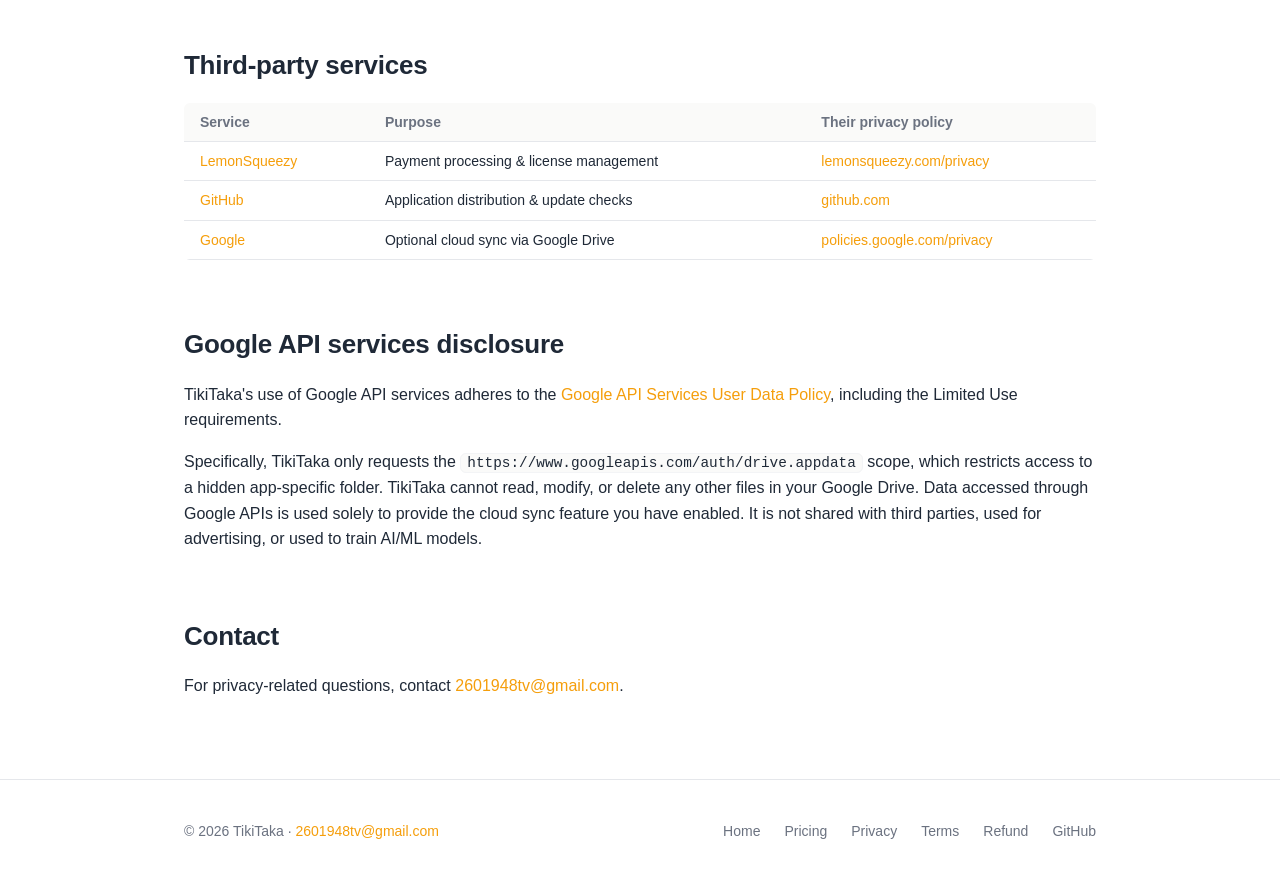
==== commit ccd5a18d: "Mobile nav polish: unified menu, anchor routing, table scroll - Nav menu now consistent across all p" ====
--- a/privacy.html
+++ b/privacy.html
@@ -33,9 +33,10 @@
     </a>
     <nav class="nav-links" id="nav-menu">
       <a href="index.html">Home</a>
-      <a href="index.html#pricing">Pricing</a>
+      <a href="index.html#pricing" class="nav-sub">Pricing</a>
+      <a href="privacy.html" aria-current="page">Privacy</a>
       <a href="terms.html">Terms</a>
-      <a href="terms.html#refund-policy">Refund</a>
+      <a href="terms.html#refund-policy" class="nav-sub">Refund</a>
       <a href="https://github.com/soon83/tikitaka">GitHub</a>
     </nav>
     <div class="header-right">
@@ -125,28 +126,30 @@
   </p>
 
   <h2>Third-party services</h2>
-  <table>
-    <thead>
-      <tr><th>Service</th><th>Purpose</th><th>Their privacy policy</th></tr>
-    </thead>
-    <tbody>
-      <tr>
-        <td><a href="https://www.lemonsqueezy.com">LemonSqueezy</a></td>
-        <td>Payment processing &amp; license management</td>
-        <td><a href="https://www.lemonsqueezy.com/privacy">lemonsqueezy.com/privacy</a></td>
-      </tr>
-      <tr>
-        <td><a href="https://github.com">GitHub</a></td>
-        <td>Application distribution &amp; update checks</td>
-        <td><a href="https://docs.github.com/en/site-policy/privacy-policies/github-general-privacy-statement">github.com</a></td>
-      </tr>
-      <tr>
-        <td><a href="https://www.google.com">Google</a></td>
-        <td>Optional cloud sync via Google Drive</td>
-        <td><a href="https://policies.google.com/privacy">policies.google.com/privacy</a></td>
-      </tr>
-    </tbody>
-  </table>
+  <div class="table-wrap">
+    <table>
+      <thead>
+        <tr><th>Service</th><th>Purpose</th><th>Their privacy policy</th></tr>
+      </thead>
+      <tbody>
+        <tr>
+          <td><a href="https://www.lemonsqueezy.com">LemonSqueezy</a></td>
+          <td>Payment processing &amp; license management</td>
+          <td><a href="https://www.lemonsqueezy.com/privacy">lemonsqueezy.com/privacy</a></td>
+        </tr>
+        <tr>
+          <td><a href="https://github.com">GitHub</a></td>
+          <td>Application distribution &amp; update checks</td>
+          <td><a href="https://docs.github.com/en/site-policy/privacy-policies/github-general-privacy-statement">github.com</a></td>
+        </tr>
+        <tr>
+          <td><a href="https://www.google.com">Google</a></td>
+          <td>Optional cloud sync via Google Drive</td>
+          <td><a href="https://policies.google.com/privacy">policies.google.com/privacy</a></td>
+        </tr>
+      </tbody>
+    </table>
+  </div>
 
   <h2>Google API services disclosure</h2>
   <p>
@@ -241,28 +244,30 @@
     </p>
 
     <h2>제3자 서비스</h2>
-    <table>
-      <thead>
-        <tr><th>서비스</th><th>용도</th><th>개인정보처리방침</th></tr>
-      </thead>
-      <tbody>
-        <tr>
-          <td><a href="https://www.lemonsqueezy.com">LemonSqueezy</a></td>
-          <td>결제 및 라이선스 관리</td>
-          <td><a href="https://www.lemonsqueezy.com/privacy">lemonsqueezy.com/privacy</a></td>
-        </tr>
-        <tr>
-          <td><a href="https://github.com">GitHub</a></td>
-          <td>앱 배포 및 업데이트 확인</td>
-          <td><a href="https://docs.github.com/en/site-policy/privacy-policies/github-general-privacy-statement">github.com</a></td>
-        </tr>
-        <tr>
-          <td><a href="https://www.google.com">Google</a></td>
-          <td>Google Drive 를 통한 선택적 클라우드 동기화</td>
-          <td><a href="https://policies.google.com/privacy">policies.google.com/privacy</a></td>
-        </tr>
-      </tbody>
-    </table>
+    <div class="table-wrap">
+      <table>
+        <thead>
+          <tr><th>서비스</th><th>용도</th><th>개인정보처리방침</th></tr>
+        </thead>
+        <tbody>
+          <tr>
+            <td><a href="https://www.lemonsqueezy.com">LemonSqueezy</a></td>
+            <td>결제 및 라이선스 관리</td>
+            <td><a href="https://www.lemonsqueezy.com/privacy">lemonsqueezy.com/privacy</a></td>
+          </tr>
+          <tr>
+            <td><a href="https://github.com">GitHub</a></td>
+            <td>앱 배포 및 업데이트 확인</td>
+            <td><a href="https://docs.github.com/en/site-policy/privacy-policies/github-general-privacy-statement">github.com</a></td>
+          </tr>
+          <tr>
+            <td><a href="https://www.google.com">Google</a></td>
+            <td>Google Drive 를 통한 선택적 클라우드 동기화</td>
+            <td><a href="https://policies.google.com/privacy">policies.google.com/privacy</a></td>
+          </tr>
+        </tbody>
+      </table>
+    </div>
 
     <h2>Google API 서비스 공개 사항</h2>
     <p>
--- a/assets/style.css
+++ b/assets/style.css
@@ -59,6 +59,14 @@
   scroll-behavior: smooth;
 }
 
+/*
+ * 앵커 점프시 sticky 헤더가 타겟을 가리지 않도록 상단 여백을 준다.
+ * 헤더 높이(≈60px) + 살짝의 breathing room.
+ */
+[id], [data-anchor] {
+  scroll-margin-top: 76px;
+}
+
 body {
   margin: 0;
   font-family: -apple-system, BlinkMacSystemFont, "Segoe UI", "Apple SD Gothic Neo",
@@ -92,6 +100,8 @@
 /* ── Header / Nav ───────────────────────────────────────────────── */
 
 .site-header {
+  /* -webkit-sticky 는 구형 Safari 호환. 모바일(≤680px)에선 하단에서 fixed 로 override. */
+  position: -webkit-sticky;
   position: sticky;
   top: 0;
   /* 드로어(z-index 20) / 백드롭(15) 위에 있어야 햄버거 X 버튼이 항상 조작 가능 */
@@ -149,6 +159,18 @@
   color: var(--color-accent);
 }
 
+/* 하위 항목: 페이지 내 앵커 (Pricing / Refund) — 상위 페이지에 속한 섹션임을 색으로 구분 */
+.nav-links .nav-sub {
+  color: var(--color-text-dim);
+  font-weight: 400;
+}
+
+/* 현재 페이지 표시 — aria-current="page" 로 마크된 링크 */
+.nav-links a[aria-current="page"] {
+  color: var(--color-accent);
+  font-weight: 600;
+}
+
 /* ── Header right cluster (lang toggle + hamburger) ─────────── */
 
 .header-right {
@@ -162,6 +184,8 @@
 .nav-toggle {
   display: none;
   position: relative;
+  /* 드로어(z-index 20) 위에 떠서 X 애니메이션 / 클릭 가능하도록 */
+  z-index: 25;
   appearance: none;
   background: transparent;
   border: 0;
@@ -821,8 +845,14 @@
 
 /* ── Legal page (privacy / terms) ───────────────────────────────── */
 
+/*
+ * 주의: .container 와 같은 element 에 함께 붙으므로 padding shorthand 를
+ * 쓰면 .container 의 좌우 24px 가 0 으로 덮어써져 본문이 뷰포트 가장자리에
+ * 붙는다. vertical longhand 로 분리해 충돌을 피한다.
+ */
 .legal {
-  padding: var(--space-2xl) 0;
+  padding-top: var(--space-2xl);
+  padding-bottom: var(--space-2xl);
 }
 
 .legal h1 {
@@ -863,11 +893,34 @@
 
 .legal li { margin-bottom: var(--space-sm); }
 
+/*
+ * 테이블 래퍼 — 좁은 화면에서 본문 overflow-x:hidden 때문에 표가 잘리지
+ * 않도록, 래퍼가 자체 수평 스크롤을 갖는다. 오른쪽 가장자리에 subtle
+ * gradient 로 "더 있다" 는 힌트.
+ */
+.legal .table-wrap {
+  margin: var(--space-md) 0 var(--space-xl);
+  overflow-x: auto;
+  -webkit-overflow-scrolling: touch;
+  border-radius: var(--radius-sm);
+}
+
 .legal table {
   width: 100%;
   border-collapse: collapse;
-  margin: var(--space-md) 0 var(--space-xl);
   font-size: 14px;
+  /* 모바일에서 칸이 너무 좁아져 가독성이 무너지지 않도록 최소폭 확보 */
+  min-width: 560px;
+}
+
+.legal .table-wrap table {
+  margin: 0;
+}
+
+/* 가운데 컬럼(용도)은 한글 문구가 들어가 줄바꿈이 잦아지므로 여유 폭 확보 */
+.legal table th:nth-child(2),
+.legal table td:nth-child(2) {
+  min-width: 200px;
 }
 
 .legal th, .legal td {
@@ -948,14 +1001,54 @@
 
   /* ── Mobile nav drawer ─────────────────────────────────────── */
 
+  /*
+   * 모바일에선 sticky 대신 fixed 로 강제. sticky 는 ancestor 의 overflow /
+   * containing block / 페이지 레이아웃 영향을 받아 특정 페이지(privacy, terms
+   * 처럼 main 에 다른 클래스가 붙은 경우)에서 고정이 풀릴 수 있음. fixed 는
+   * 뷰포트 기준 절대 고정이라 예외 없이 동작.
+   *
+   * backdrop-filter 는 제거 — fixed 자식(드로어)의 containing block 을
+   * 만들어 드로어가 뷰포트 대신 헤더 박스 기준으로 위치되는 버그가 발생.
+   */
+  .site-header {
+    position: fixed;
+    top: 0;
+    left: 0;
+    right: 0;
+    backdrop-filter: none;
+    -webkit-backdrop-filter: none;
+    background: var(--color-bg);
+  }
+
+  /* fixed 헤더가 첫 콘텐츠를 가리지 않도록 body 에 상단 여백 확보. */
+  body {
+    padding-top: 60px;
+  }
+
+  /*
+   * 수평 스크롤 방지 — 드로어가 translateX(100%) 로 오프스크린에 있을 때
+   * 일부 브라우저가 그 변환을 스크롤 가능 영역에 포함시켜 페이지가 옆으로
+   * 밀리는 현상이 발생. 모바일에선 가로 스크롤이 필요 없으므로 차단.
+   */
+  html, body {
+    overflow-x: hidden;
+  }
+
   .nav-toggle { display: inline-flex; }
 
   .nav-links {
     position: fixed;
     top: 0;
     right: 0;
-    bottom: 0;
-    width: min(280px, 78vw);
+    /*
+     * 높이는 viewport 단위로 명시 — bottom:0 만 쓰면 조상(header) 의
+     * containing block 영향을 받아 뷰포트보다 짧게 렌더링되는 경우가 있음.
+     * 100dvh 는 모바일 브라우저의 동적 UI (주소창 표시/숨김) 변화를 따라감.
+     */
+    height: 100vh;
+    height: 100dvh;
+    width: 280px;
+    max-width: 78vw;
     flex-direction: column;
     align-items: stretch;
     gap: 0;
@@ -968,6 +1061,7 @@
     transform: translateX(100%);
     transition: transform 0.3s ease;
     z-index: 20;
+    overflow-y: auto;
     overscroll-behavior: contain;
   }
 
@@ -987,6 +1081,12 @@
     border-bottom: 0;
   }
 
+  /* 모바일 드로어에선 앵커 하위 항목을 들여써서 계층 구조가 한눈에 보이게 */
+  .nav-links .nav-sub {
+    padding-left: var(--space-xl);
+    font-size: 14px;
+  }
+
   /* 드로어 열린 동안 body 스크롤 잠금 */
   body.nav-open { overflow: hidden; }
 }
